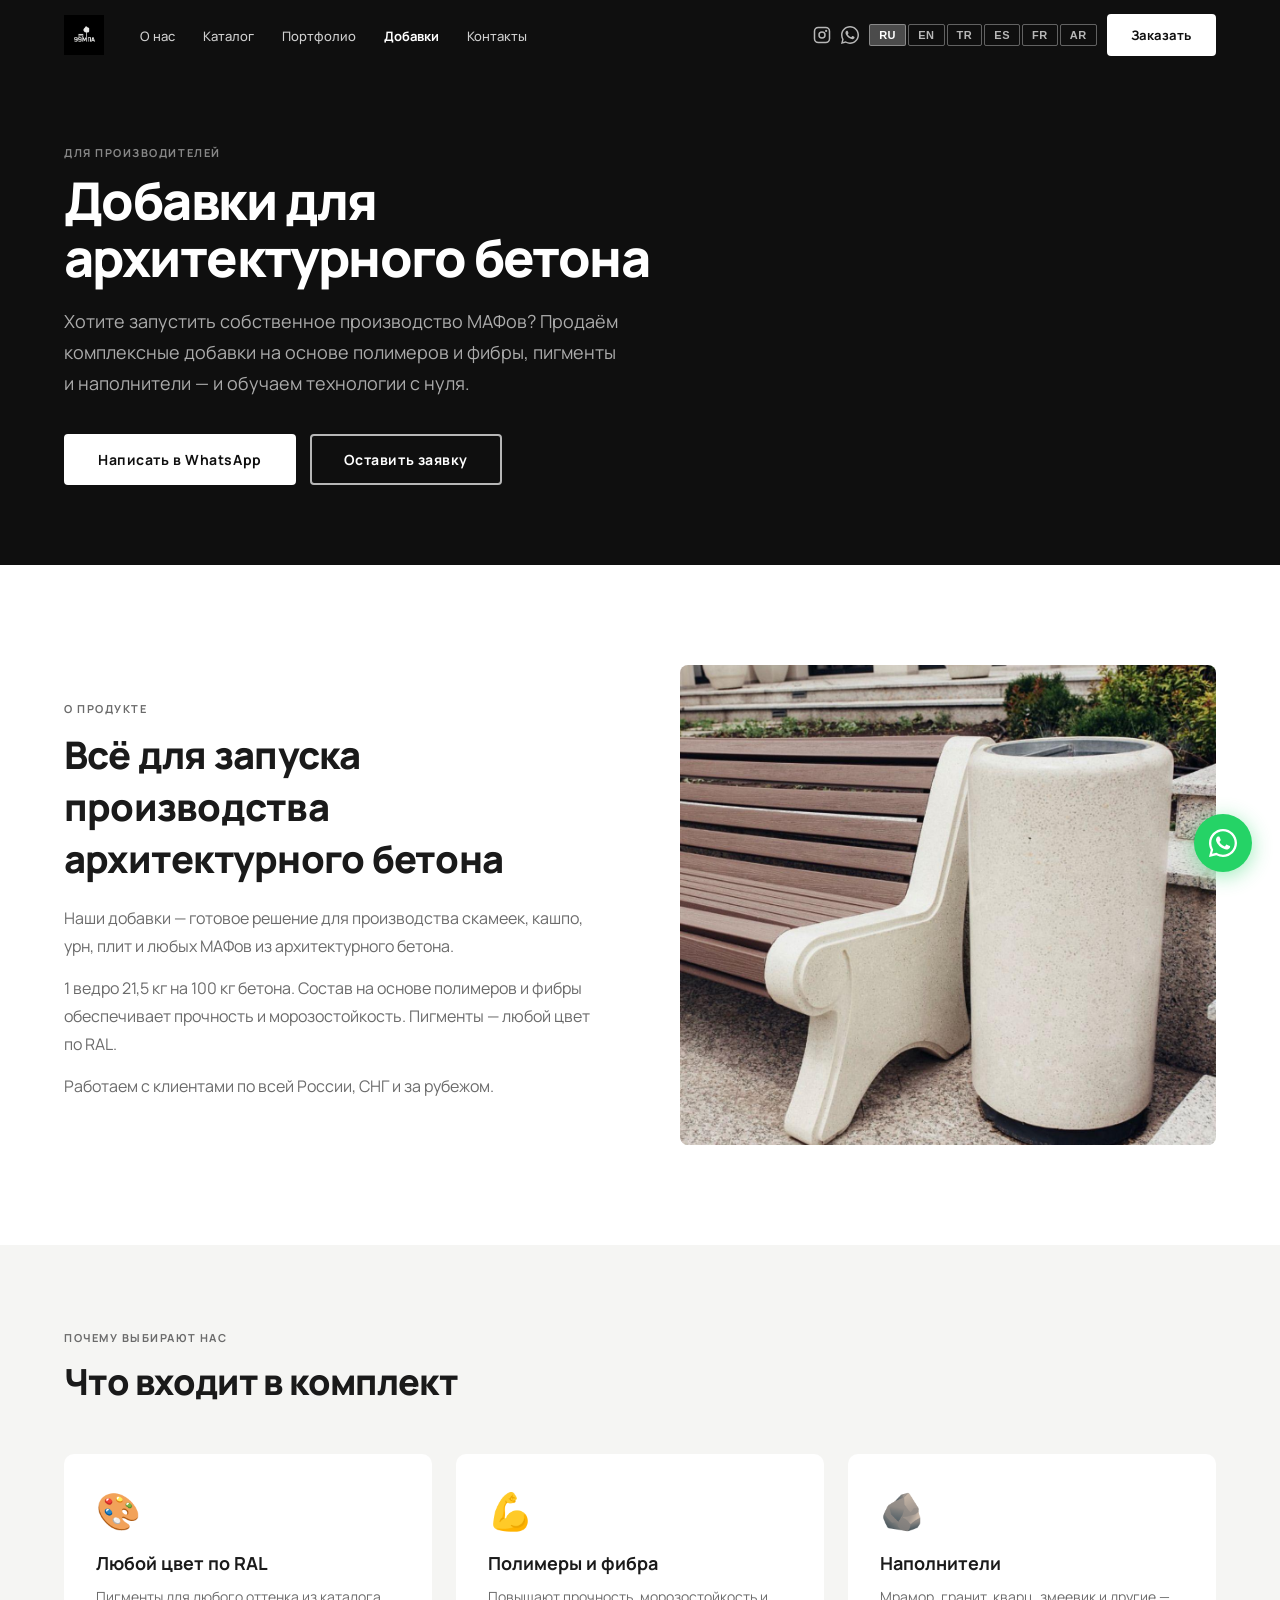
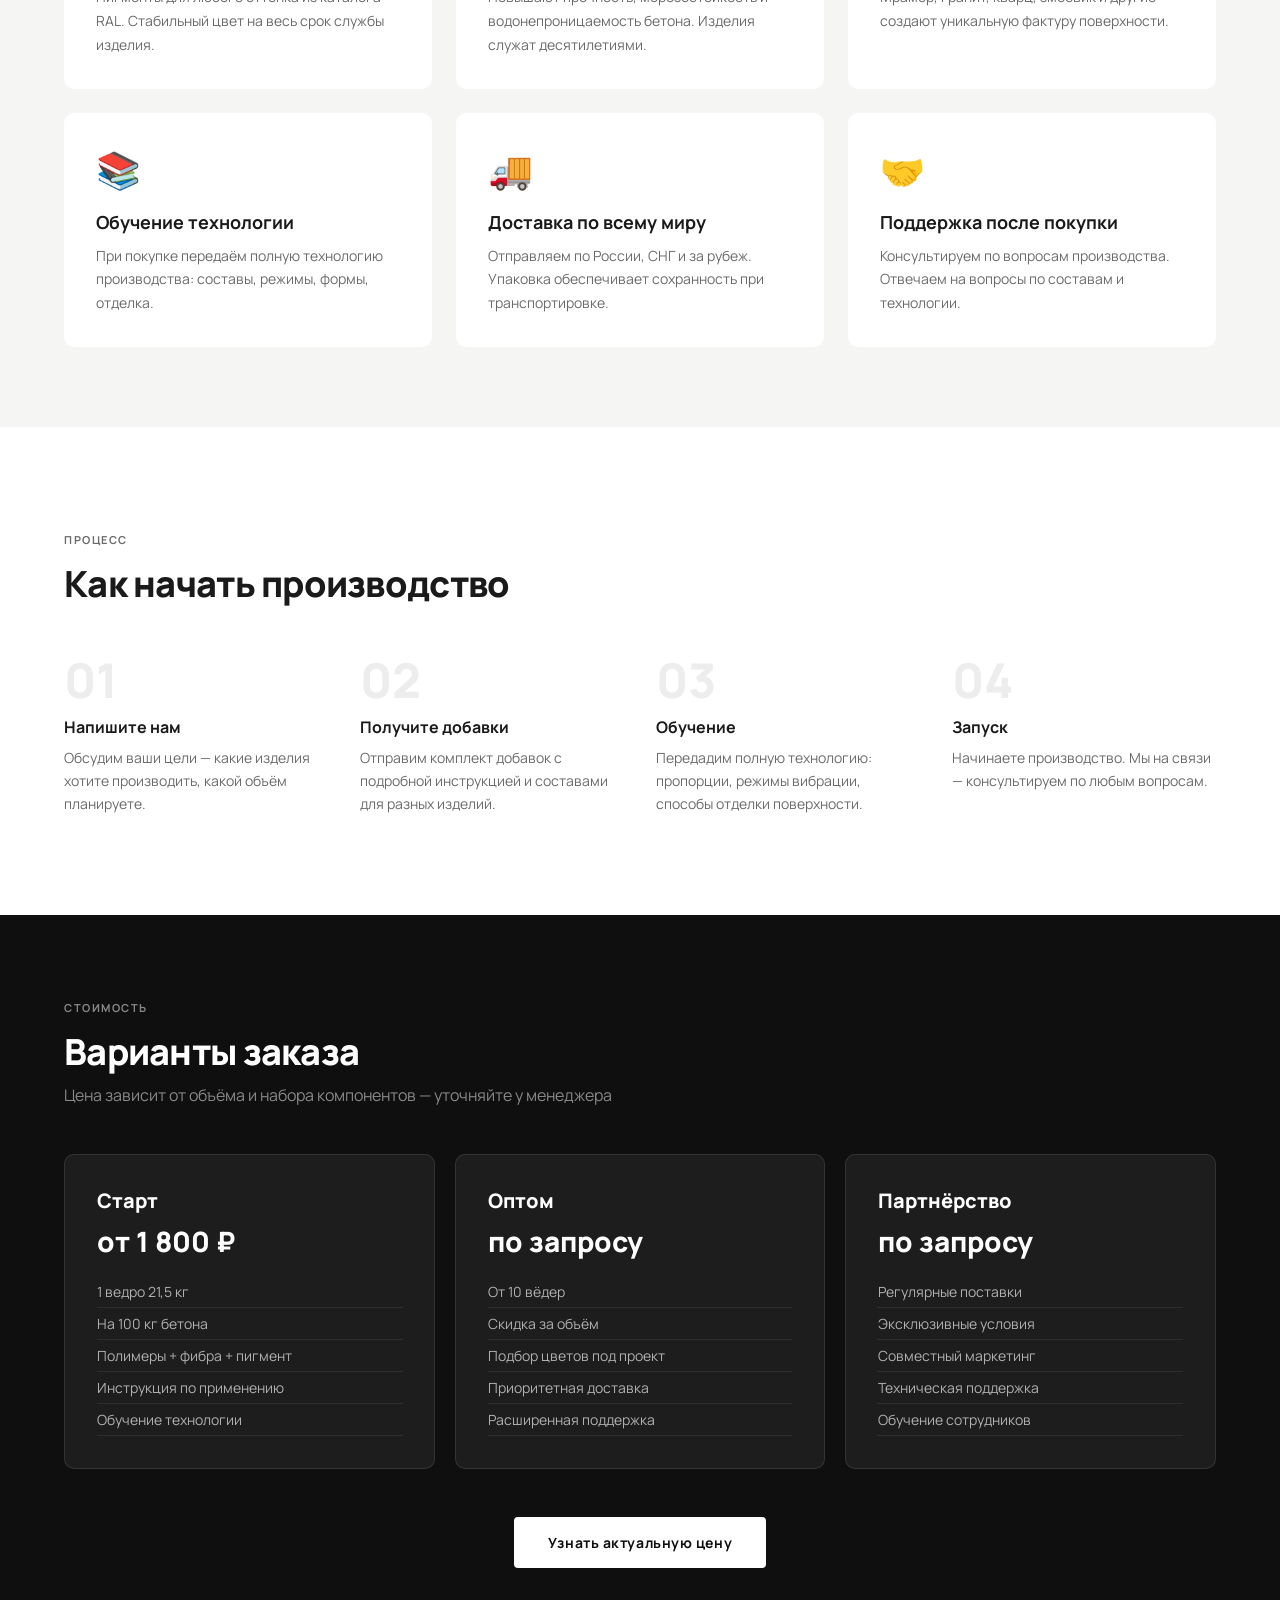
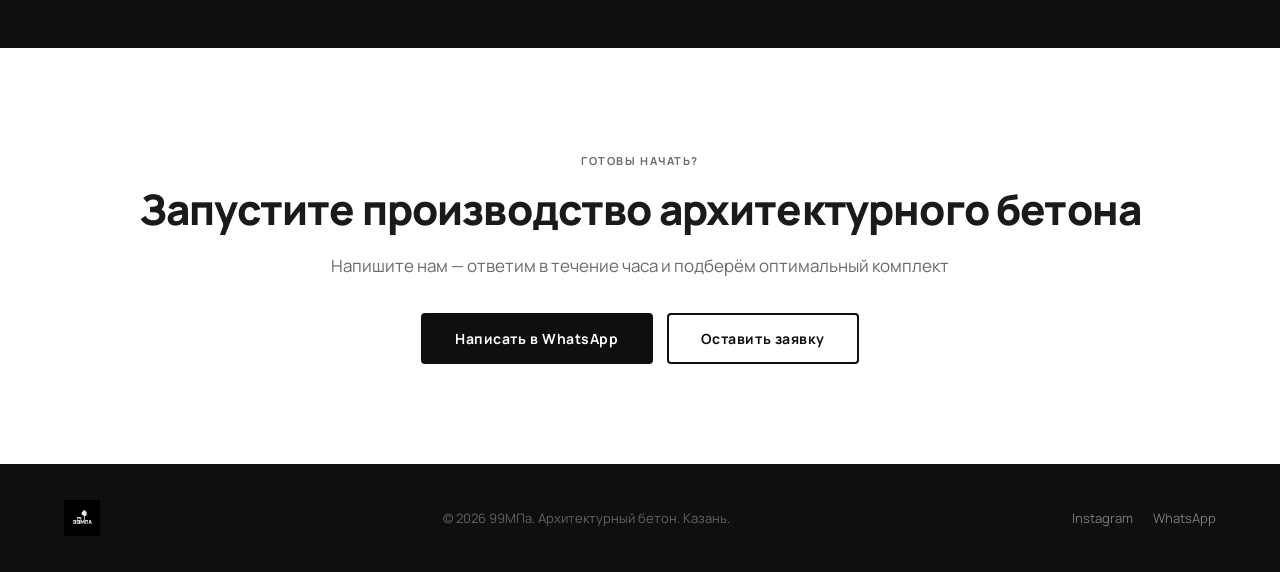
==== additive.html @ 21acaf06 "Fix: translate nav links on additive page" ====
<!DOCTYPE html>
<html lang="ru">
<head>
  <meta charset="UTF-8">
  <meta name="viewport" content="width=device-width, initial-scale=1.0">
  <title>Добавки для архитектурного бетона — 99МПа</title>
  <meta name="description" content="Комплексные добавки для производства архитектурного бетона. Полимеры, фибра, пигменты, наполнители. Обучение технологии. Доставка по России и СНГ.">
  <link rel="canonical" href="https://www.99mpa.com/additive.html">
  <meta property="og:title" content="Добавки для архитектурного бетона — 99МПа">
  <meta property="og:description" content="Запустите собственное производство МАФов. Добавки, пигменты, обучение технологии.">
  <meta property="og:image" content="https://www.99mpa.com/images/urn_bench.jpeg">
  <link rel="icon" type="image/jpeg" href="images/logo.jpg">
  <link rel="preconnect" href="https://fonts.googleapis.com">
  <link rel="preconnect" href="https://fonts.gstatic.com" crossorigin>
  <link href="https://fonts.googleapis.com/css2?family=Manrope:wght@400;500;600;700;800&display=swap" rel="stylesheet">
  <link rel="stylesheet" href="style.css">
  <style>
    .add-hero { padding: 140px 0 80px; background: #0f0f0f; color: #fff; }
    .add-hero .label--light { color: rgba(255,255,255,0.5); }
    .add-hero h1 { font-size: 52px; font-weight: 800; letter-spacing: -0.03em; line-height: 1.1; margin-bottom: 20px; max-width: 700px; }
    .add-hero p { font-size: 18px; color: rgba(255,255,255,0.65); max-width: 560px; line-height: 1.7; margin-bottom: 36px; }
    .add-hero__btns { display: flex; gap: 14px; flex-wrap: wrap; }

    .add-about { padding: 100px 0; }
    .add-about__grid { display: grid; grid-template-columns: 1fr 1fr; gap: 80px; align-items: center; }
    .add-about img { width: 100%; height: 480px; object-fit: cover; border-radius: 8px; }
    .add-about h2 { font-size: 38px; font-weight: 800; letter-spacing: -0.02em; margin-bottom: 20px; }
    .add-about p { color: #6b6b6b; line-height: 1.75; font-size: 16px; margin-bottom: 14px; }

    .add-features { padding: 80px 0; background: #f5f5f3; }
    .add-features h2 { font-size: 36px; font-weight: 800; letter-spacing: -0.02em; margin-bottom: 48px; }
    .add-features__grid { display: grid; grid-template-columns: repeat(3, 1fr); gap: 24px; }
    .add-feature { background: #fff; border-radius: 10px; padding: 32px; }
    .add-feature__icon { font-size: 36px; margin-bottom: 16px; }
    .add-feature h3 { font-size: 18px; font-weight: 700; margin-bottom: 10px; }
    .add-feature p { font-size: 14px; color: #6b6b6b; line-height: 1.7; }

    .add-how { padding: 100px 0; }
    .add-how h2 { font-size: 36px; font-weight: 800; letter-spacing: -0.02em; margin-bottom: 48px; }
    .add-how__grid { display: grid; grid-template-columns: repeat(4, 1fr); gap: 32px; }
    .add-how__step { }
    .add-how__num { font-size: 48px; font-weight: 900; color: rgba(0,0,0,0.07); line-height: 1; margin-bottom: 12px; }
    .add-how__step h3 { font-size: 16px; font-weight: 700; margin-bottom: 8px; }
    .add-how__step p { font-size: 14px; color: #6b6b6b; line-height: 1.65; }

    .add-price { padding: 80px 0; background: #0f0f0f; color: #fff; }
    .add-price h2 { font-size: 36px; font-weight: 800; letter-spacing: -0.02em; margin-bottom: 8px; }
    .add-price .sub { color: rgba(255,255,255,0.5); margin-bottom: 48px; font-size: 16px; }
    .add-price__grid { display: grid; grid-template-columns: repeat(3, 1fr); gap: 20px; margin-bottom: 48px; }
    .add-price__card { background: rgba(255,255,255,0.06); border-radius: 10px; padding: 32px; border: 1px solid rgba(255,255,255,0.1); }
    .add-price__card h3 { font-size: 20px; font-weight: 800; margin-bottom: 8px; }
    .add-price__card .price { font-size: 28px; font-weight: 800; color: #fff; margin-bottom: 16px; }
    .add-price__card ul { list-style: none; }
    .add-price__card ul li { font-size: 14px; color: rgba(255,255,255,0.65); padding: 6px 0; border-bottom: 1px solid rgba(255,255,255,0.08); }

    .add-cta { padding: 100px 0; text-align: center; }
    .add-cta h2 { font-size: 42px; font-weight: 800; letter-spacing: -0.02em; margin-bottom: 16px; }
    .add-cta p { color: #6b6b6b; font-size: 17px; margin-bottom: 36px; }
    .add-cta__btns { display: flex; gap: 14px; justify-content: center; flex-wrap: wrap; }

    @media (max-width: 900px) {
      .add-about__grid { grid-template-columns: 1fr; gap: 40px; }
      .add-features__grid { grid-template-columns: 1fr 1fr; }
      .add-how__grid { grid-template-columns: 1fr 1fr; }
      .add-price__grid { grid-template-columns: 1fr; }
      .add-hero h1 { font-size: 36px; }
    }
    @media (max-width: 560px) {
      .add-features__grid { grid-template-columns: 1fr; }
      .add-how__grid { grid-template-columns: 1fr; }
    }
  </style>
</head>
<body>

<nav class="nav" id="nav">
  <div class="nav__inner">
    <a href="index.html" class="nav__logo"><img src="images/logo.jpg" alt="99МПа" class="nav__logo-img"></a>
    <ul class="nav__links">
      <li><a href="index.html#about" data-i18n="nav_about">О нас</a></li>
      <li><a href="catalog.html" data-i18n="nav_products">Каталог</a></li>
      <li><a href="portfolio.html" data-i18n="nav_portfolio">Портфолио</a></li>
      <li><a href="additive.html" data-i18n="nav_additive" style="color:#fff;font-weight:700">Добавки</a></li>
      <li><a href="index.html#contact" data-i18n="nav_contact">Контакты</a></li>
    </ul>
    <div class="nav__right">
      <a href="https://www.instagram.com/kwi.project" target="_blank" class="nav__social" title="Instagram">
        <svg width="18" height="18" viewBox="0 0 24 24" fill="none"><rect x="2" y="2" width="20" height="20" rx="5" stroke="currentColor" stroke-width="2"/><circle cx="12" cy="12" r="4" stroke="currentColor" stroke-width="2"/><circle cx="17.5" cy="6.5" r="1.5" fill="currentColor"/></svg>
      </a>
      <a href="https://wa.me/79503208844" target="_blank" class="nav__social" title="WhatsApp">
        <svg width="18" height="18" viewBox="0 0 24 24" fill="none"><path d="M17.472 14.382c-.297-.149-1.758-.867-2.03-.967-.273-.099-.471-.148-.67.15-.197.297-.767.966-.94 1.164-.173.199-.347.223-.644.075-.297-.15-1.255-.463-2.39-1.475-.883-.788-1.48-1.761-1.653-2.059-.173-.297-.018-.458.13-.606.134-.133.298-.347.446-.52.149-.174.198-.298.298-.497.099-.198.05-.371-.025-.52-.075-.149-.669-1.612-.916-2.207-.242-.579-.487-.5-.669-.51-.173-.008-.371-.01-.57-.01-.198 0-.52.074-.792.372-.272.297-1.04 1.016-1.04 2.479 0 1.462 1.065 2.875 1.213 3.074.149.198 2.096 3.2 5.077 4.487.709.306 1.262.489 1.694.625.712.227 1.36.195 1.871.118.571-.085 1.758-.719 2.006-1.413.248-.694.248-1.289.173-1.413-.074-.124-.272-.198-.57-.347z" fill="currentColor"/><path d="M12 0C5.373 0 0 5.373 0 12c0 2.136.558 4.136 1.532 5.875L0 24l6.324-1.508A11.955 11.955 0 0012 24c6.627 0 12-5.373 12-12S18.627 0 12 0zm0 22c-1.9 0-3.675-.502-5.21-1.378l-.374-.22-3.753.895.942-3.655-.242-.376A9.956 9.956 0 012 12C2 6.477 6.477 2 12 2s10 4.477 10 10-4.477 10-10 10z" fill="currentColor"/></svg>
      </a>
      <div class="lang-switcher">
        <button class="lang-btn active" data-lang="ru" onclick="setLang('ru')">RU</button>
        <button class="lang-btn" data-lang="en" onclick="setLang('en')">EN</button>
        <button class="lang-btn" data-lang="tr" onclick="setLang('tr')">TR</button>
        <button class="lang-btn" data-lang="es" onclick="setLang('es')">ES</button>
        <button class="lang-btn" data-lang="fr" onclick="setLang('fr')">FR</button>
        <button class="lang-btn" data-lang="ar" onclick="setLang('ar')">AR</button>
      </div>
      <a href="index.html#contact" class="btn btn--sm btn--light">Заказать</a>
    </div>
    <button class="nav__burger" onclick="toggleAddMenu()">&#9776;</button>
  </div>
</nav>

<!-- HERO -->
<section class="add-hero">
  <div class="container">
    <span class="label label--light">Для производителей</span>
    <h1 data-i18n="add_page_title">Добавки для архитектурного бетона</h1>
    <p data-i18n="add_page_sub">Хотите запустить собственное производство МАФов? Продаём комплексные добавки на основе полимеров и фибры, пигменты и наполнители — и обучаем технологии с нуля.</p>
    <div class="add-hero__btns">
      <a href="https://wa.me/79503208844?text=%D0%97%D0%B4%D1%80%D0%B0%D0%B2%D1%81%D1%82%D0%B2%D1%83%D0%B9%D1%82%D0%B5%21+%D0%98%D0%BD%D1%82%D0%B5%D1%80%D0%B5%D1%81%D1%83%D1%8E%D1%82+%D0%B4%D0%BE%D0%B1%D0%B0%D0%B2%D0%BA%D0%B8+%D0%B4%D0%BB%D1%8F+%D0%B1%D0%B5%D1%82%D0%BE%D0%BD%D0%B0." target="_blank" class="btn btn--light">Написать в WhatsApp</a>
      <a href="index.html#contact" class="btn btn--outline">Оставить заявку</a>
    </div>
  </div>
</section>

<!-- О ДОБАВКАХ -->
<section class="add-about">
  <div class="container add-about__grid">
    <div>
      <span class="label">О продукте</span>
      <h2 data-i18n="add_about_title">Всё для запуска производства архитектурного бетона</h2>
      <p data-i18n="add_about_p1">Наши добавки — готовое решение для производства скамеек, кашпо, урн, плит и любых МАФов из архитектурного бетона.</p>
      <p data-i18n="add_about_p2">1 ведро 21,5 кг на 100 кг бетона. Состав на основе полимеров и фибры обеспечивает прочность и морозостойкость. Пигменты — любой цвет по RAL.</p>
      <p data-i18n="add_about_p3">Работаем с клиентами по всей России, СНГ и за рубежом.</p>
    </div>
    <div>
      <img src="images/urn_bench.jpeg" alt="Добавки для архитектурного бетона 99МПа">
    </div>
  </div>
</section>

<!-- ПРЕИМУЩЕСТВА -->
<section class="add-features">
  <div class="container">
    <span class="label">Почему выбирают нас</span>
    <h2>Что входит в комплект</h2>
    <div class="add-features__grid">
      <div class="add-feature">
        <div class="add-feature__icon">🎨</div>
        <h3 data-i18n="add_feat1_title">Любой цвет по RAL</h3>
        <p data-i18n="add_feat1_desc">Пигменты для любого оттенка из каталога RAL. Стабильный цвет на весь срок службы изделия.</p>
      </div>
      <div class="add-feature">
        <div class="add-feature__icon">💪</div>
        <h3 data-i18n="add_feat2_title">Полимеры и фибра</h3>
        <p data-i18n="add_feat2_desc">Повышают прочность, морозостойкость и водонепроницаемость бетона. Изделия служат десятилетиями.</p>
      </div>
      <div class="add-feature">
        <div class="add-feature__icon">🪨</div>
        <h3 data-i18n="add_feat3_title">Наполнители</h3>
        <p data-i18n="add_feat3_desc">Мрамор, гранит, кварц, змеевик и другие — создают уникальную фактуру поверхности.</p>
      </div>
      <div class="add-feature">
        <div class="add-feature__icon">📚</div>
        <h3 data-i18n="add_feat4_title">Обучение технологии</h3>
        <p data-i18n="add_feat4_desc">При покупке передаём полную технологию производства: составы, режимы, формы, отделка.</p>
      </div>
      <div class="add-feature">
        <div class="add-feature__icon">🚚</div>
        <h3 data-i18n="add_feat5_title">Доставка по всему миру</h3>
        <p data-i18n="add_feat5_desc">Отправляем по России, СНГ и за рубеж. Упаковка обеспечивает сохранность при транспортировке.</p>
      </div>
      <div class="add-feature">
        <div class="add-feature__icon">🤝</div>
        <h3 data-i18n="add_feat6_title">Поддержка после покупки</h3>
        <p data-i18n="add_feat6_desc">Консультируем по вопросам производства. Отвечаем на вопросы по составам и технологии.</p>
      </div>
    </div>
  </div>
</section>

<!-- КАК НАЧАТЬ -->
<section class="add-how">
  <div class="container">
    <span class="label">Процесс</span>
    <h2 data-i18n="add_how_title">Как начать производство</h2>
    <div class="add-how__grid">
      <div class="add-how__step">
        <div class="add-how__num">01</div>
        <h3>Напишите нам</h3>
        <p>Обсудим ваши цели — какие изделия хотите производить, какой объём планируете.</p>
      </div>
      <div class="add-how__step">
        <div class="add-how__num">02</div>
        <h3>Получите добавки</h3>
        <p>Отправим комплект добавок с подробной инструкцией и составами для разных изделий.</p>
      </div>
      <div class="add-how__step">
        <div class="add-how__num">03</div>
        <h3>Обучение</h3>
        <p>Передадим полную технологию: пропорции, режимы вибрации, способы отделки поверхности.</p>
      </div>
      <div class="add-how__step">
        <div class="add-how__num">04</div>
        <h3>Запуск</h3>
        <p>Начинаете производство. Мы на связи — консультируем по любым вопросам.</p>
      </div>
    </div>
  </div>
</section>

<!-- ЦЕНЫ -->
<section class="add-price">
  <div class="container">
    <span class="label label--light">Стоимость</span>
    <h2>Варианты заказа</h2>
    <p class="sub">Цена зависит от объёма и набора компонентов — уточняйте у менеджера</p>
    <div class="add-price__grid">
      <div class="add-price__card">
        <h3>Старт</h3>
        <div class="price">от 1 800 ₽</div>
        <ul>
          <li>1 ведро 21,5 кг</li>
          <li>На 100 кг бетона</li>
          <li>Полимеры + фибра + пигмент</li>
          <li>Инструкция по применению</li>
          <li>Обучение технологии</li>
        </ul>
      </div>
      <div class="add-price__card">
        <h3>Оптом</h3>
        <div class="price">по запросу</div>
        <ul>
          <li>От 10 вёдер</li>
          <li>Скидка за объём</li>
          <li>Подбор цветов под проект</li>
          <li>Приоритетная доставка</li>
          <li>Расширенная поддержка</li>
        </ul>
      </div>
      <div class="add-price__card">
        <h3>Партнёрство</h3>
        <div class="price">по запросу</div>
        <ul>
          <li>Регулярные поставки</li>
          <li>Эксклюзивные условия</li>
          <li>Совместный маркетинг</li>
          <li>Техническая поддержка</li>
          <li>Обучение сотрудников</li>
        </ul>
      </div>
    </div>
    <div style="text-align:center">
      <a href="https://wa.me/79503208844?text=%D0%97%D0%B4%D1%80%D0%B0%D0%B2%D1%81%D1%82%D0%B2%D1%83%D0%B9%D1%82%D0%B5%21+%D0%98%D0%BD%D1%82%D0%B5%D1%80%D0%B5%D1%81%D1%83%D1%8E%D1%82+%D0%B4%D0%BE%D0%B1%D0%B0%D0%B2%D0%BA%D0%B8." target="_blank" class="btn btn--light">Узнать актуальную цену</a>
    </div>
  </div>
</section>

<!-- CTA -->
<section class="add-cta">
  <div class="container">
    <span class="label">Готовы начать?</span>
    <h2 data-i18n="add_cta_title">Запустите производство архитектурного бетона</h2>
    <p data-i18n="add_cta_sub">Напишите нам — ответим в течение часа и подберём оптимальный комплект</p>
    <div class="add-cta__btns">
      <a href="https://wa.me/79503208844?text=%D0%97%D0%B4%D1%80%D0%B0%D0%B2%D1%81%D1%82%D0%B2%D1%83%D0%B9%D1%82%D0%B5%21+%D0%98%D0%BD%D1%82%D0%B5%D1%80%D0%B5%D1%81%D1%83%D1%8E%D1%82+%D0%B4%D0%BE%D0%B1%D0%B0%D0%B2%D0%BA%D0%B8." target="_blank" class="btn">Написать в WhatsApp</a>
      <a href="index.html#contact" class="btn btn--outline-dark">Оставить заявку</a>
    </div>
  </div>
</section>

<!-- FOOTER -->
<footer class="footer">
  <div class="container footer__inner">
    <img src="images/logo.jpg" alt="99МПа" style="height:36px;filter:invert(1)">
    <p>© 2026 99МПа. Архитектурный бетон. Казань.</p>
    <div class="footer__links">
      <a href="https://www.instagram.com/kwi.project" target="_blank">Instagram</a>
      <a href="https://wa.me/79503208844" target="_blank">WhatsApp</a>
    </div>
  </div>
</footer>

<a href="https://wa.me/79503208844" class="wa-float" target="_blank">
  <svg width="28" height="28" viewBox="0 0 24 24" fill="none"><path d="M17.472 14.382c-.297-.149-1.758-.867-2.03-.967-.273-.099-.471-.148-.67.15-.197.297-.767.966-.94 1.164-.173.199-.347.223-.644.075-.297-.15-1.255-.463-2.39-1.475-.883-.788-1.48-1.761-1.653-2.059-.173-.297-.018-.458.13-.606.134-.133.298-.347.446-.52.149-.174.198-.298.298-.497.099-.198.05-.371-.025-.52-.075-.149-.669-1.612-.916-2.207-.242-.579-.487-.5-.669-.51-.173-.008-.371-.01-.57-.01-.198 0-.52.074-.792.372-.272.297-1.04 1.016-1.04 2.479 0 1.462 1.065 2.875 1.213 3.074.149.198 2.096 3.2 5.077 4.487.709.306 1.262.489 1.694.625.712.227 1.36.195 1.871.118.571-.085 1.758-.719 2.006-1.413.248-.694.248-1.289.173-1.413-.074-.124-.272-.198-.57-.347z" fill="white"/><path d="M12 0C5.373 0 0 5.373 0 12c0 2.136.558 4.136 1.532 5.875L0 24l6.324-1.508A11.955 11.955 0 0012 24c6.627 0 12-5.373 12-12S18.627 0 12 0zm0 22c-1.9 0-3.675-.502-5.21-1.378l-.374-.22-3.753.895.942-3.655-.242-.376A9.956 9.956 0 012 12C2 6.477 6.477 2 12 2s10 4.477 10 10-4.477 10-10 10z" fill="white"/></svg>
</a>

<script src="i18n.js"></script>
<script>
const nav = document.getElementById('nav');
window.addEventListener('scroll', () => nav.classList.toggle('scrolled', window.scrollY > 60));
function toggleAddMenu() {}
</script>
</body>
</html>
---- style.css ----
/* ── Reset & Base ── */
*, *::before, *::after { box-sizing: border-box; margin: 0; padding: 0; }
html { scroll-behavior: smooth; font-size: 16px; }
body { font-family: 'Manrope', -apple-system, BlinkMacSystemFont, sans-serif; color: #1a1a1a; background: #fff; }
img { max-width: 100%; display: block; }
a { text-decoration: none; color: inherit; }
ul { list-style: none; }

:root {
  --black: #0f0f0f;
  --white: #ffffff;
  --gray:  #f5f5f3;
  --muted: #6b6b6b;
  --wa:    #25D366;
  --radius: 4px;
  --tr: 0.3s ease;
}

.container { max-width: 1200px; margin: 0 auto; padding: 0 24px; }
.label { display: inline-block; font-size: 11px; font-weight: 700; letter-spacing: 0.14em; text-transform: uppercase; color: var(--muted); margin-bottom: 12px; }
.label--light { color: rgba(255,255,255,0.5); }
.section-sub { color: var(--muted); font-size: 17px; margin-top: 8px; margin-bottom: 48px; }
.link { font-size: 13px; font-weight: 700; color: var(--black); border-bottom: 1px solid currentColor; padding-bottom: 1px; transition: opacity var(--tr); }
.link:hover { opacity: 0.5; }

/* Buttons */
.btn { display: inline-block; padding: 14px 32px; background: var(--black); color: var(--white); font-size: 14px; font-weight: 700; letter-spacing: 0.04em; border-radius: var(--radius); border: 2px solid var(--black); cursor: pointer; transition: all var(--tr); }
.btn:hover { background: transparent; color: var(--black); }
.btn--outline { background: transparent; color: var(--white); border-color: rgba(255,255,255,0.7); }
.btn--outline:hover { background: var(--white); color: var(--black); border-color: var(--white); }
.btn--outline-dark { background: transparent; color: var(--black); border-color: var(--black); }
.btn--outline-dark:hover { background: var(--black); color: var(--white); }
.btn--sm { padding: 10px 22px; font-size: 13px; }
.btn--light { background: var(--white); color: var(--black); border-color: var(--white); }
.btn--light:hover { background: transparent; color: var(--white); }

/* Nav */
.nav { position: fixed; top: 0; left: 0; right: 0; z-index: 100; transition: background var(--tr), box-shadow var(--tr); }
.nav.scrolled { background: rgba(255,255,255,0.97); box-shadow: 0 1px 24px rgba(0,0,0,0.07); }
.nav__inner { max-width: 1200px; margin: 0 auto; padding: 0 24px; height: 70px; display: flex; align-items: center; gap: 36px; }
.nav__logo { font-size: 21px; font-weight: 800; color: var(--white); letter-spacing: -0.02em; flex-shrink: 0; transition: color var(--tr); }
.nav.scrolled .nav__logo { color: var(--black); }
.nav__logo-img { height: 40px; width: auto; display: block; filter: invert(1); transition: filter var(--tr); }
.nav.scrolled .nav__logo-img { filter: invert(0); }
.nav__links { display: flex; gap: 28px; flex: 1; }
.nav__links a { font-size: 13px; font-weight: 500; color: rgba(255,255,255,0.8); transition: color var(--tr); white-space: nowrap; }
.nav__links a:hover { color: var(--white); }
.nav.scrolled .nav__links a { color: var(--muted); }
.nav.scrolled .nav__links a:hover { color: var(--black); }
.nav__right { display: flex; align-items: center; gap: 10px; }
.lang-btn { background: none; border: 1px solid rgba(255,255,255,0.35); color: rgba(255,255,255,0.7); font-size: 11px; font-weight: 700; padding: 4px 9px; border-radius: 2px; cursor: pointer; letter-spacing: 0.05em; transition: all var(--tr); }
.lang-btn:hover { background: rgba(255,255,255,0.15); }
.nav.scrolled .lang-btn { border-color: #ddd; color: var(--muted); }
.nav.scrolled .lang-btn:hover { background: var(--gray); color: var(--black); }
.nav__burger { display: none; background: none; border: none; font-size: 22px; color: var(--white); cursor: pointer; }
.nav.scrolled .nav__burger { color: var(--black); }
.lang-switcher { display: flex; gap: 2px; }
.lang-btn.active { background: rgba(255,255,255,0.25); color: var(--white); }
.nav.scrolled .lang-btn.active { background: var(--black); color: var(--white); border-color: var(--black); }
.nav__social { display: flex; align-items: center; color: rgba(255,255,255,0.7); transition: color var(--tr); }
.nav__social:hover { color: var(--white); }
.nav.scrolled .nav__social { color: var(--muted); }
.nav.scrolled .nav__social:hover { color: var(--black); }

/* Hero */
.hero { position: relative; height: 100vh; min-height: 620px; display: flex; align-items: center; overflow: hidden; }
.hero__bg { position: absolute; inset: 0; background-size: cover; background-position: center; transform: scale(1.04); transition: transform 10s ease; }
.hero:hover .hero__bg { transform: scale(1); }
.hero__overlay { position: absolute; inset: 0; background: linear-gradient(120deg, rgba(0,0,0,0.68) 0%, rgba(0,0,0,0.25) 100%); }
.hero__content { position: relative; z-index: 1; max-width: 680px; padding: 0 24px 0 max(24px, calc((100vw - 1200px)/2 + 24px)); }
.hero__label { font-size: 12px; font-weight: 700; letter-spacing: 0.16em; text-transform: uppercase; color: rgba(255,255,255,0.65); margin-bottom: 18px; }
.hero__title { font-size: clamp(46px, 7vw, 86px); font-weight: 800; line-height: 1.0; color: var(--white); letter-spacing: -0.03em; margin-bottom: 22px; }
.hero__sub { font-size: 17px; color: rgba(255,255,255,0.78); line-height: 1.65; max-width: 480px; margin-bottom: 36px; }
.hero__btns { display: flex; gap: 14px; flex-wrap: wrap; margin-bottom: 28px; }
.hero__price { font-size: 13px; color: rgba(255,255,255,0.55); letter-spacing: 0.02em; }
.hero__scroll { position: absolute; bottom: 30px; left: 50%; transform: translateX(-50%); color: rgba(255,255,255,0.45); font-size: 20px; animation: bounce 2s infinite; z-index: 1; }
@keyframes bounce { 0%,100%{transform:translateX(-50%) translateY(0)} 50%{transform:translateX(-50%) translateY(8px)} }

/* Stats */
.stats { background: var(--black); padding: 56px 0; }
.stats__grid { display: grid; grid-template-columns: repeat(4,1fr); gap: 32px; text-align: center; }
.stats__num { display: block; font-size: 46px; font-weight: 800; color: var(--white); letter-spacing: -0.03em; }
.stats__label { display: block; font-size: 13px; color: rgba(255,255,255,0.45); margin-top: 4px; }

/* About */
.about { padding: 120px 0; }
.about__inner { display: grid; grid-template-columns: 1fr 1fr; gap: 80px; align-items: center; }
.about__img img { width: 100%; height: 540px; object-fit: cover; border-radius: 6px; }
.about__text h2 { font-size: 38px; font-weight: 800; letter-spacing: -0.02em; line-height: 1.15; margin-bottom: 22px; }
.about__text p { color: var(--muted); line-height: 1.72; font-size: 16px; margin-bottom: 14px; }
.about__text .btn { margin-top: 14px; }

/* How it works */
.how { padding: 100px 0; background: var(--gray); }
.how h2 { font-size: 38px; font-weight: 800; letter-spacing: -0.02em; margin-bottom: 56px; }
.how__grid { display: grid; grid-template-columns: repeat(3,1fr); gap: 40px; }
.how__step { position: relative; padding-left: 72px; }
.how__num { position: absolute; left: 0; top: -4px; font-size: 48px; font-weight: 900; color: rgba(0,0,0,0.07); line-height: 1; letter-spacing: -0.04em; }
.how__step h3 { font-size: 18px; font-weight: 700; margin-bottom: 10px; }
.how__step p { color: var(--muted); line-height: 1.7; font-size: 15px; }

/* Products */
.products { padding: 120px 0; }
.products h2 { font-size: 38px; font-weight: 800; letter-spacing: -0.02em; margin-bottom: 8px; }
.prod-filters { display: flex; gap: 10px; flex-wrap: wrap; margin-bottom: 40px; margin-top: 32px; }
.filter-btn { padding: 8px 20px; border: 1px solid #ddd; background: none; font-size: 13px; font-weight: 600; border-radius: 100px; cursor: pointer; transition: all var(--tr); color: var(--muted); }
.filter-btn:hover, .filter-btn.active { background: var(--black); color: var(--white); border-color: var(--black); }
.products__grid { display: grid; grid-template-columns: repeat(3,1fr); gap: 24px; margin-bottom: 48px; }
.product-card { background: var(--gray); border-radius: 8px; overflow: hidden; transition: transform var(--tr), box-shadow var(--tr); }
.product-card.hidden { display: none; }
.product-card:hover { transform: translateY(-4px); box-shadow: 0 20px 40px rgba(0,0,0,0.09); }
.product-card__img { height: 220px; background-size: cover; background-position: center; }
.product-card__body { padding: 22px; }
.product-card__body h3 { font-size: 17px; font-weight: 700; margin-bottom: 8px; }
.product-card__body p { font-size: 14px; color: var(--muted); line-height: 1.6; margin-bottom: 16px; }
.product-card__footer { display: flex; align-items: center; justify-content: space-between; }
.product-card__price { font-size: 15px; font-weight: 700; color: var(--black); }
.products__cta { text-align: center; }

/* Portfolio */
.portfolio { padding: 120px 0 0; }
.portfolio .container { margin-bottom: 36px; }
.portfolio h2 { font-size: 38px; font-weight: 800; letter-spacing: -0.02em; margin-bottom: 8px; }
.portfolio__grid { display: grid; grid-template-columns: 2fr 1fr 1fr; grid-template-rows: 320px 320px 320px; gap: 4px; }
.portfolio__item { background-size: cover; background-position: center; position: relative; overflow: hidden; }
.portfolio__item--wide { grid-row: span 2; }
.portfolio__item::after { content: ''; position: absolute; inset: 0; background: rgba(0,0,0,0); transition: background var(--tr); }
.portfolio__item:hover::after { background: rgba(0,0,0,0.25); }
.portfolio__caption { position: absolute; bottom: 0; left: 0; right: 0; padding: 20px 24px; background: linear-gradient(transparent, rgba(0,0,0,0.65)); color: var(--white); z-index: 1; transform: translateY(8px); opacity: 0; transition: all var(--tr); }
.portfolio__caption strong { display: block; font-size: 15px; font-weight: 700; }
.portfolio__caption span { font-size: 12px; opacity: 0.7; }
.portfolio__item:hover .portfolio__caption { transform: translateY(0); opacity: 1; }
.portfolio__more { padding: 48px 0 80px; text-align: center; }

/* B2B */
.b2b { padding: 120px 0; background: var(--gray); }
.b2b h2 { font-size: 38px; font-weight: 800; letter-spacing: -0.02em; margin-bottom: 48px; max-width: 600px; }
.b2b__grid { display: grid; grid-template-columns: repeat(3,1fr); gap: 32px; margin-bottom: 48px; }
.b2b__card { background: var(--white); border-radius: 8px; padding: 32px; }
.b2b__icon { font-size: 32px; margin-bottom: 16px; }
.b2b__card h3 { font-size: 18px; font-weight: 700; margin-bottom: 10px; }
.b2b__card p { font-size: 14px; color: var(--muted); line-height: 1.7; }

/* Additive */
.additive { padding: 120px 0; background: var(--black); }
.additive__inner { display: grid; grid-template-columns: 1fr 1fr; gap: 80px; align-items: center; }
.additive__text h2 { font-size: 38px; font-weight: 800; letter-spacing: -0.02em; color: var(--white); line-height: 1.15; margin-bottom: 18px; }
.additive__text p { color: rgba(255,255,255,0.6); line-height: 1.72; margin-bottom: 24px; }
.additive__list { margin-bottom: 20px; }
.additive__list li { color: rgba(255,255,255,0.78); font-size: 15px; padding: 9px 0; border-bottom: 1px solid rgba(255,255,255,0.08); }
.additive__price { font-size: 22px; font-weight: 800; color: var(--white); margin-bottom: 28px; }
.additive__img img { width: 100%; height: 480px; object-fit: cover; border-radius: 8px; filter: brightness(0.82); }

/* Contact */
.contact { padding: 120px 0; }
.contact__inner { display: grid; grid-template-columns: 1fr 1fr; gap: 80px; }
.contact__text h2 { font-size: 38px; font-weight: 800; letter-spacing: -0.02em; margin-bottom: 14px; }
.contact__text p { color: var(--muted); line-height: 1.7; margin-bottom: 32px; }
.contact__links { display: flex; flex-direction: column; gap: 14px; }
.contact__link { font-size: 15px; color: var(--muted); transition: color var(--tr); }
.contact__link:hover { color: var(--black); }
.contact__link--wa { color: var(--wa); font-weight: 700; }
.contact__link--wa:hover { color: #1da851; }
.contact__form { display: flex; flex-direction: column; gap: 14px; }
.contact__form input,
.contact__form textarea,
.contact__form select { width: 100%; padding: 13px 18px; border: 1px solid #ddd; border-radius: var(--radius); font-size: 15px; font-family: inherit; transition: border-color var(--tr); background: var(--white); color: var(--black); resize: none; appearance: none; }
.contact__form input:focus,
.contact__form textarea:focus,
.contact__form select:focus { outline: none; border-color: var(--black); }
.contact__form .btn { align-self: flex-start; }
.form__note { font-size: 11px; color: #bbb; }

/* Footer */
.footer { background: var(--black); padding: 36px 0; }
.footer__inner { display: flex; align-items: center; justify-content: space-between; gap: 16px; }
.footer__inner .nav__logo { color: var(--white); }
.footer__inner p { font-size: 13px; color: rgba(255,255,255,0.35); }
.footer__links { display: flex; gap: 20px; }
.footer__links a { font-size: 13px; color: rgba(255,255,255,0.45); transition: color var(--tr); }
.footer__links a:hover { color: var(--white); }

/* WhatsApp float */
.wa-float { position: fixed; bottom: 28px; right: 28px; width: 58px; height: 58px; background: var(--wa); border-radius: 50%; display: flex; align-items: center; justify-content: center; box-shadow: 0 4px 20px rgba(37,211,102,0.45); z-index: 200; transition: transform var(--tr), box-shadow var(--tr); }
.wa-float:hover { transform: scale(1.1); box-shadow: 0 8px 28px rgba(37,211,102,0.55); }

/* Mobile nav */
.nav__mobile { display: none; }
@media (max-width: 960px) {
  .nav__links, .nav__right .btn--sm { display: none; }
  .nav__burger { display: block; }
  .nav__mobile.open { display: flex; flex-direction: column; position: fixed; top: 70px; left: 0; right: 0; background: var(--white); padding: 20px 24px; gap: 4px; box-shadow: 0 12px 32px rgba(0,0,0,0.1); z-index: 99; }
  .nav__mobile a { font-size: 17px; font-weight: 600; color: var(--black); padding: 12px 0; border-bottom: 1px solid #f0f0f0; }
}

/* Responsive */
@media (max-width: 1024px) {
  .products__grid { grid-template-columns: repeat(2,1fr); }
  .how__grid { grid-template-columns: 1fr 1fr; }
  .b2b__grid { grid-template-columns: 1fr 1fr; }
}
@media (max-width: 768px) {
  .hero__title { font-size: 46px; }
  .about__inner, .additive__inner, .contact__inner { grid-template-columns: 1fr; gap: 40px; }
  .about__img img, .additive__img img { height: 280px; }
  .portfolio__grid { grid-template-columns: 1fr 1fr; grid-template-rows: auto; }
  .portfolio__item--wide { grid-row: span 1; height: 260px; }
  .portfolio__item { height: 200px; }
  .portfolio__caption { opacity: 1; transform: translateY(0); }
  .products__grid { grid-template-columns: 1fr; }
  .stats__grid { grid-template-columns: repeat(2,1fr); }
  .how__grid, .b2b__grid { grid-template-columns: 1fr; }
  .footer__inner { flex-direction: column; text-align: center; }
  .hero__content { padding: 0 24px; }
  .prod-filters { gap: 8px; }
  .wa-float { bottom: 20px; right: 20px; width: 52px; height: 52px; }
}

/* Текстуры бетона */
.textures { padding: 100px 0; background: #f5f5f3; }
.textures h2 { font-size: 38px; font-weight: 800; letter-spacing: -0.02em; margin-bottom: 8px; }
.textures-grid {
  display: grid;
  grid-template-columns: repeat(4, 1fr);
  gap: 12px;
  margin-top: 40px;
}
.texture-card { border-radius: 6px; overflow: hidden; }
.texture-card__img {
  height: 160px; background-size: cover; background-position: center;
  transition: transform 0.4s ease;
}
.texture-card:hover .texture-card__img { transform: scale(1.04); }
.texture-card__name {
  padding: 10px 12px; font-size: 13px; font-weight: 600;
  background: #fff; color: #555;
}
@media (max-width: 900px) { .textures-grid { grid-template-columns: repeat(2, 1fr); } }
@media (max-width: 480px) { .textures-grid { grid-template-columns: repeat(2, 1fr); } }

/* Секции каталога на главной */
.cat-sections-grid {
  display: grid;
  grid-template-columns: repeat(4, 1fr);
  gap: 16px;
  margin-bottom: 48px;
}
.cat-section-card {
  display: block; border-radius: 8px; overflow: hidden;
  background: #f5f5f3; cursor: pointer;
  transition: transform 0.25s, box-shadow 0.25s;
  text-decoration: none; color: inherit;
}
.cat-section-card:hover { transform: translateY(-4px); box-shadow: 0 16px 32px rgba(0,0,0,0.1); }
.cat-section-card__img {
  height: 200px; background: #e8e8e5; background-size: cover;
  background-position: center; background-repeat: no-repeat;
}
.cat-section-card__body { padding: 14px 16px; }
.cat-section-card__name { font-size: 15px; font-weight: 700; margin-bottom: 4px; }
.cat-section-card__sub { font-size: 12px; color: #888; line-height: 1.45; }

@media (max-width: 1024px) { .cat-sections-grid { grid-template-columns: repeat(3, 1fr); } }
@media (max-width: 640px) { .cat-sections-grid { grid-template-columns: repeat(2, 1fr); } }

/* Анимации при скролле */
.reveal {
  opacity: 0;
  transform: translateY(32px);
  transition: opacity 0.65s ease, transform 0.65s ease;
}
.reveal.visible {
  opacity: 1;
  transform: translateY(0);
}
.reveal-delay-1 { transition-delay: 0.1s; }
.reveal-delay-2 { transition-delay: 0.2s; }
.reveal-delay-3 { transition-delay: 0.3s; }
.reveal-delay-4 { transition-delay: 0.4s; }
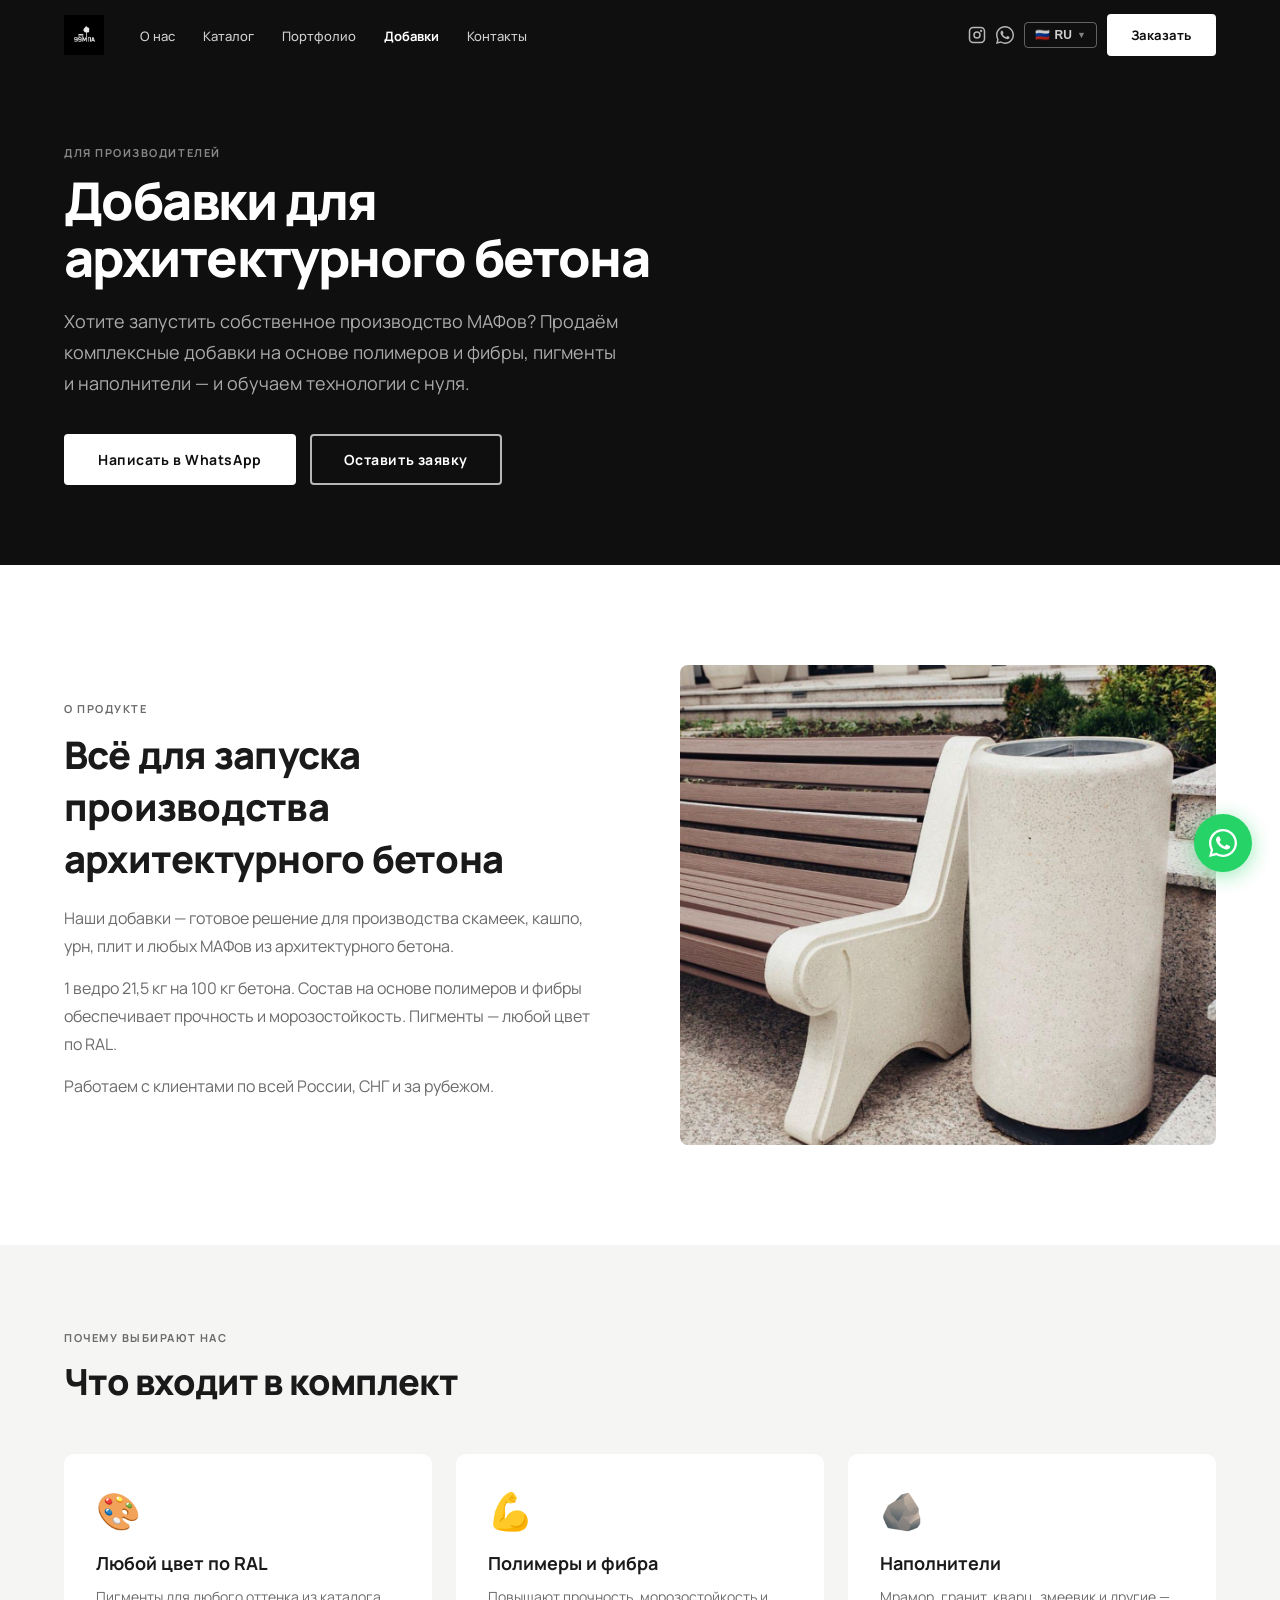
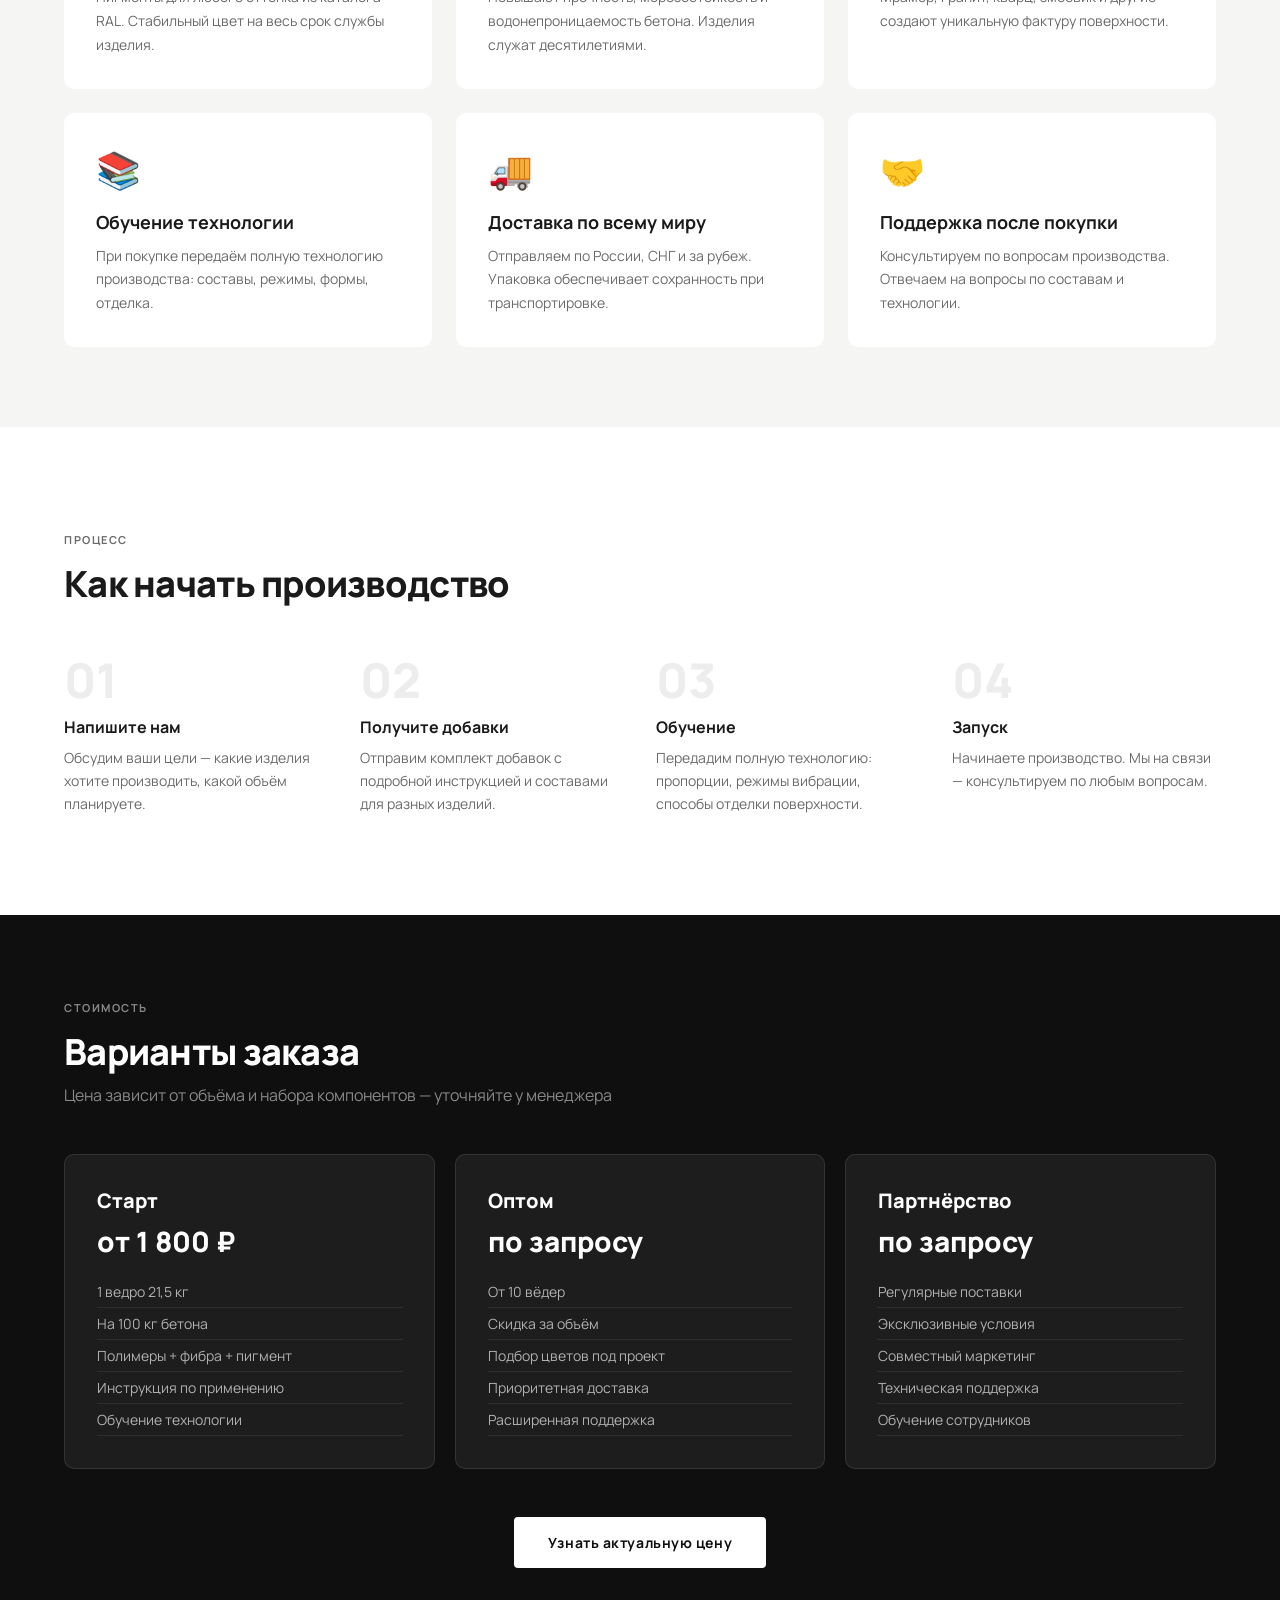
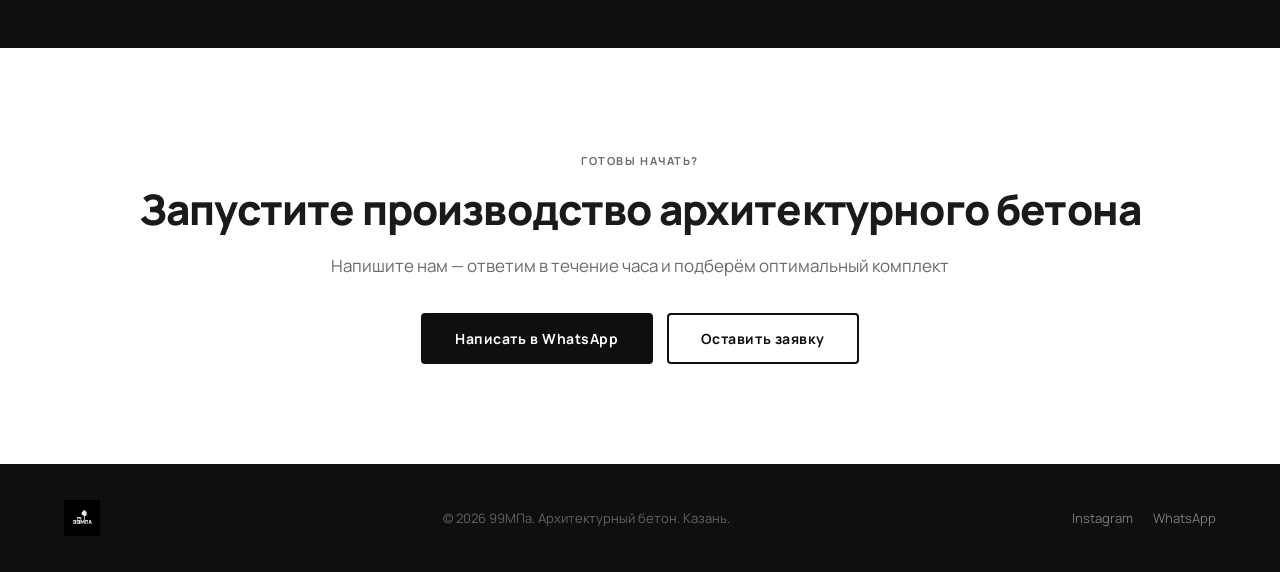
==== commit d7ed4057: "Fix: additive link on all pages, new lang switcher with flags, mobile menu fix, nav.js" ====
--- a/additive.html
+++ b/additive.html
@@ -90,17 +90,10 @@
       <a href="https://wa.me/79503208844" target="_blank" class="nav__social" title="WhatsApp">
         <svg width="18" height="18" viewBox="0 0 24 24" fill="none"><path d="M17.472 14.382c-.297-.149-1.758-.867-2.03-.967-.273-.099-.471-.148-.67.15-.197.297-.767.966-.94 1.164-.173.199-.347.223-.644.075-.297-.15-1.255-.463-2.39-1.475-.883-.788-1.48-1.761-1.653-2.059-.173-.297-.018-.458.13-.606.134-.133.298-.347.446-.52.149-.174.198-.298.298-.497.099-.198.05-.371-.025-.52-.075-.149-.669-1.612-.916-2.207-.242-.579-.487-.5-.669-.51-.173-.008-.371-.01-.57-.01-.198 0-.52.074-.792.372-.272.297-1.04 1.016-1.04 2.479 0 1.462 1.065 2.875 1.213 3.074.149.198 2.096 3.2 5.077 4.487.709.306 1.262.489 1.694.625.712.227 1.36.195 1.871.118.571-.085 1.758-.719 2.006-1.413.248-.694.248-1.289.173-1.413-.074-.124-.272-.198-.57-.347z" fill="currentColor"/><path d="M12 0C5.373 0 0 5.373 0 12c0 2.136.558 4.136 1.532 5.875L0 24l6.324-1.508A11.955 11.955 0 0012 24c6.627 0 12-5.373 12-12S18.627 0 12 0zm0 22c-1.9 0-3.675-.502-5.21-1.378l-.374-.22-3.753.895.942-3.655-.242-.376A9.956 9.956 0 012 12C2 6.477 6.477 2 12 2s10 4.477 10 10-4.477 10-10 10z" fill="currentColor"/></svg>
       </a>
-      <div class="lang-switcher">
-        <button class="lang-btn active" data-lang="ru" onclick="setLang('ru')">RU</button>
-        <button class="lang-btn" data-lang="en" onclick="setLang('en')">EN</button>
-        <button class="lang-btn" data-lang="tr" onclick="setLang('tr')">TR</button>
-        <button class="lang-btn" data-lang="es" onclick="setLang('es')">ES</button>
-        <button class="lang-btn" data-lang="fr" onclick="setLang('fr')">FR</button>
-        <button class="lang-btn" data-lang="ar" onclick="setLang('ar')">AR</button>
-      </div>
-      <a href="index.html#contact" class="btn btn--sm btn--light">Заказать</a>
-    </div>
-    <button class="nav__burger" onclick="toggleAddMenu()">&#9776;</button>
+      <div class="lang-switcher"></div>
+      <a href="index.html#contact" class="btn btn--sm btn--light" data-i18n="nav_cta">Заказать</a>
+    </div>
+    <button class="nav__burger" onclick="toggleMenu()">&#9776;</button>
   </div>
 </nav>
 
@@ -280,10 +273,8 @@
 </a>
 
 <script src="i18n.js"></script>
+<script src="nav.js"></script>
 <script>
-const nav = document.getElementById('nav');
-window.addEventListener('scroll', () => nav.classList.toggle('scrolled', window.scrollY > 60));
-function toggleAddMenu() {}
 </script>
 </body>
 </html>
--- a/style.css
+++ b/style.css
@@ -48,15 +48,38 @@
 .nav.scrolled .nav__links a { color: var(--muted); }
 .nav.scrolled .nav__links a:hover { color: var(--black); }
 .nav__right { display: flex; align-items: center; gap: 10px; }
-.lang-btn { background: none; border: 1px solid rgba(255,255,255,0.35); color: rgba(255,255,255,0.7); font-size: 11px; font-weight: 700; padding: 4px 9px; border-radius: 2px; cursor: pointer; letter-spacing: 0.05em; transition: all var(--tr); }
-.lang-btn:hover { background: rgba(255,255,255,0.15); }
-.nav.scrolled .lang-btn { border-color: #ddd; color: var(--muted); }
-.nav.scrolled .lang-btn:hover { background: var(--gray); color: var(--black); }
-.nav__burger { display: none; background: none; border: none; font-size: 22px; color: var(--white); cursor: pointer; }
+.nav__burger { display: none; background: none; border: none; font-size: 22px; color: var(--white); cursor: pointer; padding: 4px 8px; }
 .nav.scrolled .nav__burger { color: var(--black); }
-.lang-switcher { display: flex; gap: 2px; }
-.lang-btn.active { background: rgba(255,255,255,0.25); color: var(--white); }
-.nav.scrolled .lang-btn.active { background: var(--black); color: var(--white); border-color: var(--black); }
+
+/* Языковой переключатель — кнопка с выпадающим меню */
+.lang-switcher { position: relative; }
+.lang-switcher__btn {
+  background: none; border: 1px solid rgba(255,255,255,0.35); color: rgba(255,255,255,0.8);
+  font-size: 12px; font-weight: 700; padding: 5px 10px; border-radius: 4px;
+  cursor: pointer; display: flex; align-items: center; gap: 5px; transition: all var(--tr);
+}
+.lang-switcher__btn:hover { background: rgba(255,255,255,0.15); }
+.nav.scrolled .lang-switcher__btn { border-color: #ddd; color: var(--muted); }
+.nav.scrolled .lang-switcher__btn:hover { background: var(--gray); color: var(--black); }
+
+.lang-switcher__dropdown {
+  display: none; position: absolute; top: calc(100% + 8px); right: 0;
+  background: #fff; border-radius: 8px; box-shadow: 0 8px 24px rgba(0,0,0,0.12);
+  padding: 6px; z-index: 200; min-width: 130px;
+}
+.lang-switcher__dropdown.open { display: block; }
+.lang-option {
+  display: flex; align-items: center; gap: 8px;
+  padding: 8px 12px; border-radius: 5px; cursor: pointer;
+  font-size: 13px; font-weight: 600; color: var(--black);
+  transition: background var(--tr); white-space: nowrap;
+}
+.lang-option:hover { background: var(--gray); }
+.lang-option.active { background: var(--black); color: #fff; }
+.lang-option__flag { font-size: 18px; line-height: 1; }
+
+/* Старые кнопки — скрыть */
+.lang-btn { display: none; }
 .nav__social { display: flex; align-items: center; color: rgba(255,255,255,0.7); transition: color var(--tr); }
 .nav__social:hover { color: var(--white); }
 .nav.scrolled .nav__social { color: var(--muted); }
@@ -187,10 +210,14 @@
 /* Mobile nav */
 .nav__mobile { display: none; }
 @media (max-width: 960px) {
-  .nav__links, .nav__right .btn--sm { display: none; }
+  .nav__links { display: none; }
+  .nav__right .btn--sm { display: none; }
+  .nav__right .nav__social { display: none; }
   .nav__burger { display: block; }
   .nav__mobile.open { display: flex; flex-direction: column; position: fixed; top: 70px; left: 0; right: 0; background: var(--white); padding: 20px 24px; gap: 4px; box-shadow: 0 12px 32px rgba(0,0,0,0.1); z-index: 99; }
   .nav__mobile a { font-size: 17px; font-weight: 600; color: var(--black); padding: 12px 0; border-bottom: 1px solid #f0f0f0; }
+  .nav__inner { gap: 12px; }
+  .lang-switcher__dropdown { right: auto; left: 0; }
 }
 
 /* Responsive */
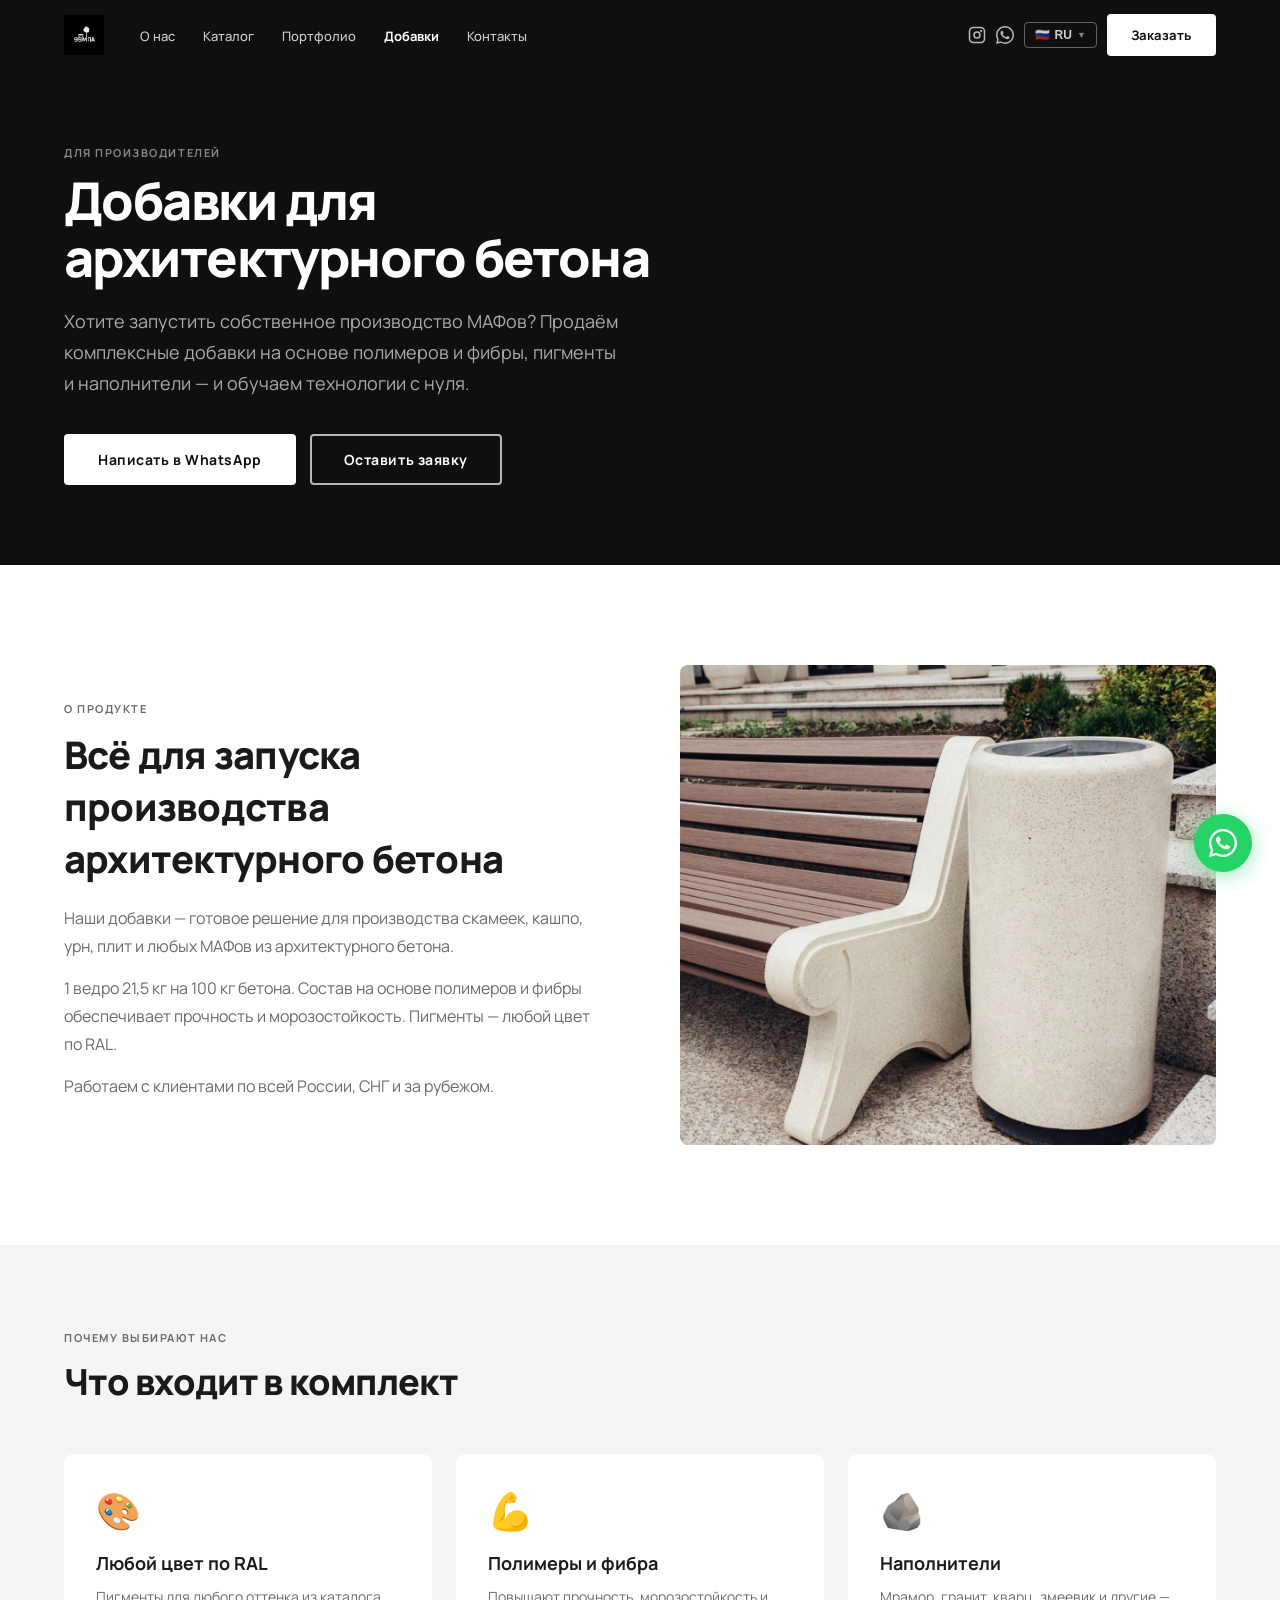
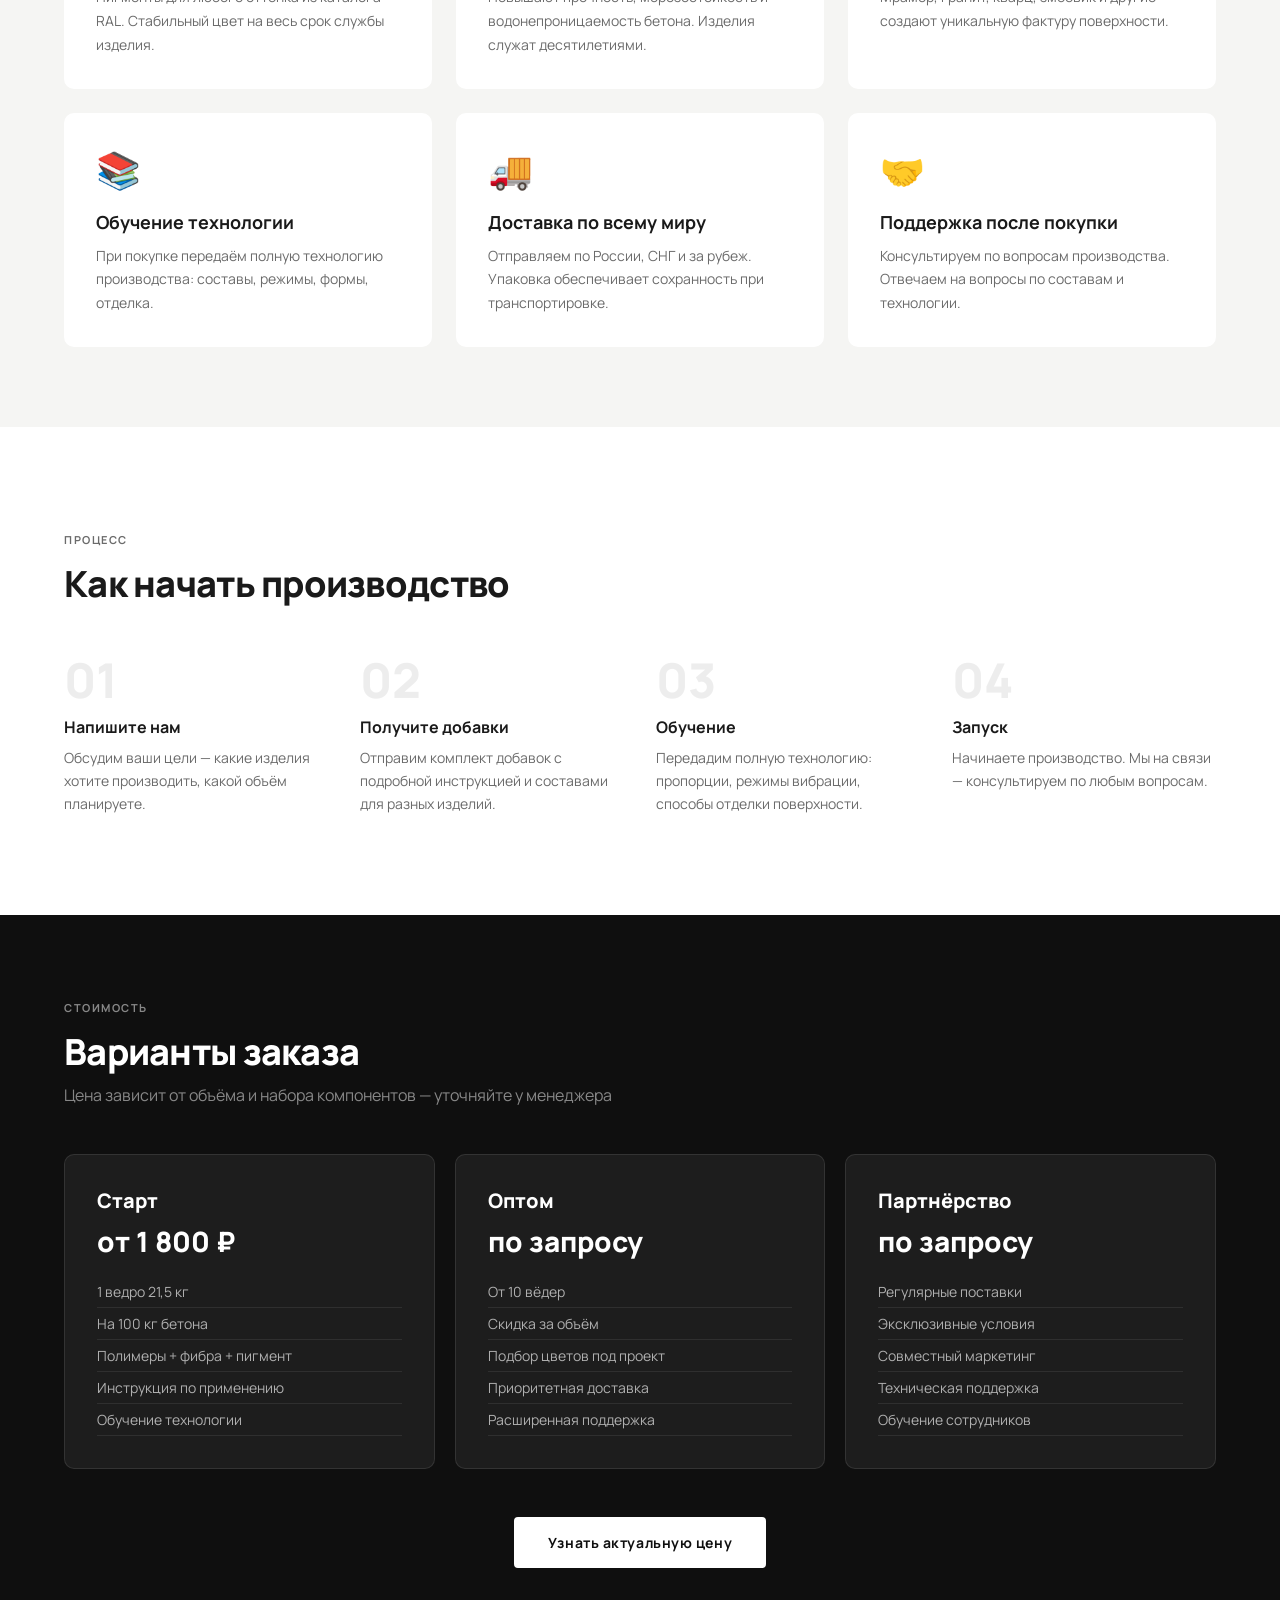
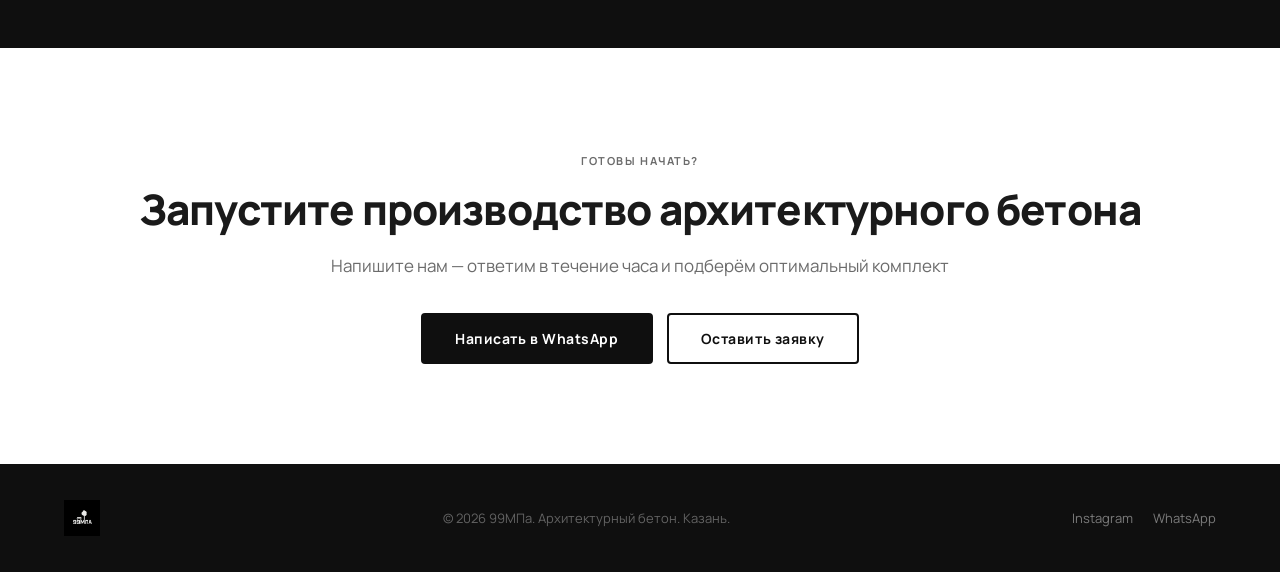
==== commit cda5c203: "Add scroll animations: hero parallax, staggered card reveals, smooth modal" ====
--- a/additive.html
+++ b/additive.html
@@ -111,7 +111,7 @@
 </section>
 
 <!-- О ДОБАВКАХ -->
-<section class="add-about">
+<section class="add-about reveal">
   <div class="container add-about__grid">
     <div>
       <span class="label">О продукте</span>
@@ -127,7 +127,7 @@
 </section>
 
 <!-- ПРЕИМУЩЕСТВА -->
-<section class="add-features">
+<section class="add-features reveal">
   <div class="container">
     <span class="label">Почему выбирают нас</span>
     <h2>Что входит в комплект</h2>
@@ -167,86 +167,86 @@
 </section>
 
 <!-- КАК НАЧАТЬ -->
-<section class="add-how">
+<section class="add-how reveal">
   <div class="container">
     <span class="label">Процесс</span>
     <h2 data-i18n="add_how_title">Как начать производство</h2>
     <div class="add-how__grid">
       <div class="add-how__step">
         <div class="add-how__num">01</div>
-        <h3>Напишите нам</h3>
-        <p>Обсудим ваши цели — какие изделия хотите производить, какой объём планируете.</p>
+        <h3 data-i18n="add_step1_title">Напишите нам</h3>
+        <p data-i18n="add_step1_desc">Обсудим ваши цели — какие изделия хотите производить, какой объём планируете.</p>
       </div>
       <div class="add-how__step">
         <div class="add-how__num">02</div>
-        <h3>Получите добавки</h3>
-        <p>Отправим комплект добавок с подробной инструкцией и составами для разных изделий.</p>
+        <h3 data-i18n="add_step2_title">Получите добавки</h3>
+        <p data-i18n="add_step2_desc">Отправим комплект добавок с подробной инструкцией и составами для разных изделий.</p>
       </div>
       <div class="add-how__step">
         <div class="add-how__num">03</div>
-        <h3>Обучение</h3>
-        <p>Передадим полную технологию: пропорции, режимы вибрации, способы отделки поверхности.</p>
+        <h3 data-i18n="add_step3_title">Обучение</h3>
+        <p data-i18n="add_step3_desc">Передадим полную технологию: пропорции, режимы вибрации, способы отделки поверхности.</p>
       </div>
       <div class="add-how__step">
         <div class="add-how__num">04</div>
-        <h3>Запуск</h3>
-        <p>Начинаете производство. Мы на связи — консультируем по любым вопросам.</p>
+        <h3 data-i18n="add_step4_title">Запуск</h3>
+        <p data-i18n="add_step4_desc">Начинаете производство. Мы на связи — консультируем по любым вопросам.</p>
       </div>
     </div>
   </div>
 </section>
 
 <!-- ЦЕНЫ -->
-<section class="add-price">
-  <div class="container">
-    <span class="label label--light">Стоимость</span>
-    <h2>Варианты заказа</h2>
-    <p class="sub">Цена зависит от объёма и набора компонентов — уточняйте у менеджера</p>
+<section class="add-price reveal">
+  <div class="container">
+    <span class="label label--light" data-i18n="add_price_label">Стоимость</span>
+    <h2 data-i18n="add_price_title">Варианты заказа</h2>
+    <p class="sub" data-i18n="add_price_sub">Цена зависит от объёма и набора компонентов — уточняйте у менеджера</p>
     <div class="add-price__grid">
       <div class="add-price__card">
-        <h3>Старт</h3>
-        <div class="price">от 1 800 ₽</div>
+        <h3 data-i18n="add_plan1_title">Старт</h3>
+        <div class="price" data-i18n="add_plan1_price">от 1 800 ₽</div>
         <ul>
-          <li>1 ведро 21,5 кг</li>
-          <li>На 100 кг бетона</li>
-          <li>Полимеры + фибра + пигмент</li>
-          <li>Инструкция по применению</li>
-          <li>Обучение технологии</li>
+          <li data-i18n="add_plan1_li1">1 ведро 21,5 кг</li>
+          <li data-i18n="add_plan1_li2">На 100 кг бетона</li>
+          <li data-i18n="add_plan1_li3">Полимеры + фибра + пигмент</li>
+          <li data-i18n="add_plan1_li4">Инструкция по применению</li>
+          <li data-i18n="add_plan1_li5">Обучение технологии</li>
         </ul>
       </div>
       <div class="add-price__card">
-        <h3>Оптом</h3>
-        <div class="price">по запросу</div>
+        <h3 data-i18n="add_plan2_title">Оптом</h3>
+        <div class="price" data-i18n="add_plan2_price">по запросу</div>
         <ul>
-          <li>От 10 вёдер</li>
-          <li>Скидка за объём</li>
-          <li>Подбор цветов под проект</li>
-          <li>Приоритетная доставка</li>
-          <li>Расширенная поддержка</li>
+          <li data-i18n="add_plan2_li1">От 10 вёдер</li>
+          <li data-i18n="add_plan2_li2">Скидка за объём</li>
+          <li data-i18n="add_plan2_li3">Подбор цветов под проект</li>
+          <li data-i18n="add_plan2_li4">Приоритетная доставка</li>
+          <li data-i18n="add_plan2_li5">Расширенная поддержка</li>
         </ul>
       </div>
       <div class="add-price__card">
-        <h3>Партнёрство</h3>
-        <div class="price">по запросу</div>
+        <h3 data-i18n="add_plan3_title">Партнёрство</h3>
+        <div class="price" data-i18n="add_plan3_price">по запросу</div>
         <ul>
-          <li>Регулярные поставки</li>
-          <li>Эксклюзивные условия</li>
-          <li>Совместный маркетинг</li>
-          <li>Техническая поддержка</li>
-          <li>Обучение сотрудников</li>
+          <li data-i18n="add_plan3_li1">Регулярные поставки</li>
+          <li data-i18n="add_plan3_li2">Эксклюзивные условия</li>
+          <li data-i18n="add_plan3_li3">Совместный маркетинг</li>
+          <li data-i18n="add_plan3_li4">Техническая поддержка</li>
+          <li data-i18n="add_plan3_li5">Обучение сотрудников</li>
         </ul>
       </div>
     </div>
     <div style="text-align:center">
-      <a href="https://wa.me/79503208844?text=%D0%97%D0%B4%D1%80%D0%B0%D0%B2%D1%81%D1%82%D0%B2%D1%83%D0%B9%D1%82%D0%B5%21+%D0%98%D0%BD%D1%82%D0%B5%D1%80%D0%B5%D1%81%D1%83%D1%8E%D1%82+%D0%B4%D0%BE%D0%B1%D0%B0%D0%B2%D0%BA%D0%B8." target="_blank" class="btn btn--light">Узнать актуальную цену</a>
+      <a href="https://wa.me/79503208844?text=%D0%97%D0%B4%D1%80%D0%B0%D0%B2%D1%81%D1%82%D0%B2%D1%83%D0%B9%D1%82%D0%B5%21+%D0%98%D0%BD%D1%82%D0%B5%D1%80%D0%B5%D1%81%D1%83%D1%8E%D1%82+%D0%B4%D0%BE%D0%B1%D0%B0%D0%B2%D0%BA%D0%B8." target="_blank" class="btn btn--light" data-i18n="add_price_btn">Узнать актуальную цену</a>
     </div>
   </div>
 </section>
 
 <!-- CTA -->
-<section class="add-cta">
-  <div class="container">
-    <span class="label">Готовы начать?</span>
+<section class="add-cta reveal">
+  <div class="container">
+    <span class="label" data-i18n="add_ready_label">Готовы начать?</span>
     <h2 data-i18n="add_cta_title">Запустите производство архитектурного бетона</h2>
     <p data-i18n="add_cta_sub">Напишите нам — ответим в течение часа и подберём оптимальный комплект</p>
     <div class="add-cta__btns">
@@ -274,7 +274,6 @@
 
 <script src="i18n.js"></script>
 <script src="nav.js"></script>
-<script>
-</script>
+<script src="main.js"></script>
 </body>
 </html>
--- a/style.css
+++ b/style.css
@@ -87,7 +87,7 @@
 
 /* Hero */
 .hero { position: relative; height: 100vh; min-height: 620px; display: flex; align-items: center; overflow: hidden; }
-.hero__bg { position: absolute; inset: 0; background-size: cover; background-position: center; transform: scale(1.04); transition: transform 10s ease; }
+.hero__bg { position: absolute; inset: -10%; background-size: cover; background-position: center; transform: scale(1.04); transition: transform 10s ease; will-change: transform; }
 .hero:hover .hero__bg { transform: scale(1); }
 .hero__overlay { position: absolute; inset: 0; background: linear-gradient(120deg, rgba(0,0,0,0.68) 0%, rgba(0,0,0,0.25) 100%); }
 .hero__content { position: relative; z-index: 1; max-width: 680px; padding: 0 24px 0 max(24px, calc((100vw - 1200px)/2 + 24px)); }
@@ -98,6 +98,24 @@
 .hero__price { font-size: 13px; color: rgba(255,255,255,0.55); letter-spacing: 0.02em; }
 .hero__scroll { position: absolute; bottom: 30px; left: 50%; transform: translateX(-50%); color: rgba(255,255,255,0.45); font-size: 20px; animation: bounce 2s infinite; z-index: 1; }
 @keyframes bounce { 0%,100%{transform:translateX(-50%) translateY(0)} 50%{transform:translateX(-50%) translateY(8px)} }
+
+/* Анимация появления hero-контента при загрузке */
+.hero__label, .hero__title, .hero__sub, .hero__btns, .hero__price {
+  opacity: 0;
+  transform: translateY(28px);
+  animation: heroUp 0.9s ease forwards;
+}
+.hero__label  { animation-delay: 0.05s; }
+.hero__title  { animation-delay: 0.15s; }
+.hero__sub    { animation-delay: 0.35s; }
+.hero__btns   { animation-delay: 0.5s; }
+.hero__price  { animation-delay: 0.62s; }
+@keyframes heroUp {
+  to { opacity: 1; transform: translateY(0); }
+}
+@media (prefers-reduced-motion: reduce) {
+  .hero__label, .hero__title, .hero__sub, .hero__btns, .hero__price { animation: none; opacity: 1; transform: none; }
+}
 
 /* Stats */
 .stats { background: var(--black); padding: 56px 0; }
@@ -305,3 +323,21 @@
 .reveal-delay-3 { transition-delay: 0.3s; }
 .reveal-delay-4 { transition-delay: 0.4s; }
 
+/* Поочерёдное появление карточек в сетках (stagger) */
+.stagger-item {
+  opacity: 0;
+  animation: staggerUp 0.6s ease forwards;
+  animation-play-state: paused;
+}
+.stagger-item.visible {
+  animation-play-state: running;
+}
+@keyframes staggerUp {
+  from { opacity: 0; transform: translateY(24px); }
+  to   { opacity: 1; transform: translateY(0); }
+}
+@media (prefers-reduced-motion: reduce) {
+  .reveal { opacity: 1; transform: none; transition: none; }
+  .stagger-item { opacity: 1; animation: none; }
+}
+
